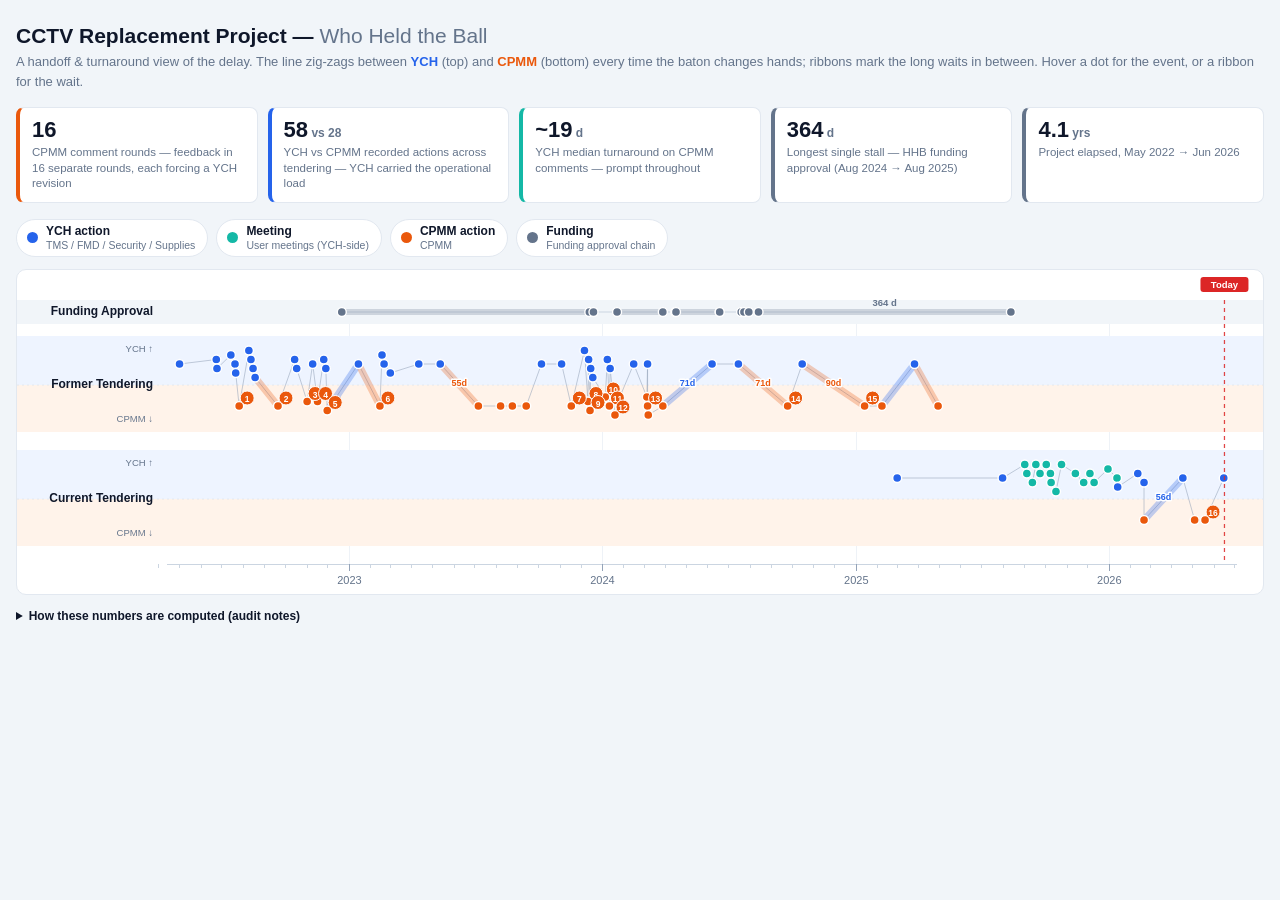
==== v2/index.html @ 8c4a07a2 "V2 added." ====
<!DOCTYPE html>
<html lang="en">
<head>
  <meta charset="UTF-8">
  <meta name="viewport" content="width=device-width, initial-scale=1">
  <title>CCTV Project — Who Held the Ball (v2)</title>
  <link rel="stylesheet" href="styles.css">
</head>
<body>
  <div class="wrap">
    <header class="page">
      <h1>CCTV Replacement Project — <span class="muted">Who Held the Ball</span></h1>
      <p class="lead">
        A handoff &amp; turnaround view of the delay. The line zig-zags between
        <b style="color:var(--ych)">YCH</b> (top) and <b style="color:var(--cpmm)">CPMM</b> (bottom)
        every time the baton changes hands; ribbons mark the long waits in between.
        Hover a dot for the event, or a ribbon for the wait.
      </p>
    </header>

    <div id="headline" class="headline"></div>

    <div id="legend" aria-label="Legend"></div>

    <div id="chart-host">
      <div id="tooltip" role="tooltip" aria-hidden="true"></div>
    </div>

    <details class="footnote">
      <summary>How these numbers are computed (audit notes)</summary>
      <div class="footnote-body"></div>
    </details>
  </div>

  <script src="app.js" defer></script>
</body>
</html>
---- v2/styles.css ----
/* ===== Palette ===== */
:root {
  --bg: #ffffff;
  --ink: #0f172a;
  --muted: #64748b;
  --grid: #eef2f7;
  --card-border: #e2e8f0;
  --page-bg: #f1f5f9;

  --ych:  #2563eb; /* YCH-group action */
  --meet: #14b8a6; /* Meeting (YCH-side) */
  --cpmm: #ea580c; /* CPMM action */
  --fund: #64748b; /* Funding milestone */
  --today: #dc2626;

  --ych-band:  #eef4ff;
  --cpmm-band: #fff3ea;
  --fund-band: #f1f5f9;
}

* { box-sizing: border-box; }
html, body { margin: 0; }

body {
  font-family: -apple-system, BlinkMacSystemFont, "Segoe UI", Roboto, Helvetica, Arial, sans-serif;
  color: var(--ink);
  background: var(--page-bg);
  padding: 24px 16px 64px;
  -webkit-font-smoothing: antialiased;
}
.wrap { max-width: 1280px; margin: 0 auto; }

header.page h1 { font-size: 21px; margin: 0 0 4px; }
header.page h1 .muted { color: var(--muted); font-weight: 500; }
header.page .lead { margin: 0 0 16px; color: var(--muted); font-size: 13px; line-height: 1.5; }
header.page .lead b { font-weight: 700; }

/* ===== Headline stat bar ===== */
.headline { display: grid; grid-template-columns: repeat(auto-fit, minmax(190px, 1fr)); gap: 10px; margin-bottom: 16px; }
.stat {
  background: #fff; border: 1px solid var(--card-border); border-left: 4px solid var(--cpmm);
  border-radius: 8px; padding: 10px 12px;
}
.stat.ych  { border-left-color: var(--ych); }
.stat.meet { border-left-color: var(--meet); }
.stat.fund { border-left-color: var(--fund); }
.stat.neutral { border-left-color: var(--muted); }
.stat .num { font-size: 22px; font-weight: 800; line-height: 1.1; }
.stat .num small { font-size: 12px; font-weight: 600; color: var(--muted); }
.stat .lbl { display: block; margin-top: 3px; font-size: 11.5px; color: var(--muted); line-height: 1.35; }

/* ===== Legend ===== */
#legend { display: flex; flex-wrap: wrap; gap: 8px; margin-bottom: 12px; }
.legend-item {
  display: inline-flex; align-items: center; gap: 8px;
  border: 1px solid var(--card-border); background: #fff;
  border-radius: 999px; padding: 5px 12px 5px 10px;
  cursor: pointer; font: inherit; font-size: 12px; color: var(--ink);
  transition: background .15s, box-shadow .15s;
}
.legend-item:hover { background: #f8fafc; }
.legend-item .swatch { width: 11px; height: 11px; border-radius: 50%; flex: none; }
.legend-text { display: flex; flex-direction: column; line-height: 1.15; text-align: left; }
.legend-label { font-weight: 600; }
.legend-desc { font-size: 10.5px; color: var(--muted); }
.legend-item.dim { opacity: .4; }
.legend-item.active { box-shadow: 0 0 0 2px rgba(37, 99, 235, .25); }

/* ===== Chart ===== */
#chart-host { position: relative; background: var(--bg); border: 1px solid var(--card-border); border-radius: 10px; overflow: visible; }
#chart-host svg.chart { display: block; }

.lane-label { font-size: 12px; font-weight: 700; fill: var(--ink); }
.lane-sub { font-size: 9.5px; fill: var(--muted); }

/* funding strip */
.fund-connector { stroke: #cbd5e1; stroke-width: 1; fill: none; }
.fund-stall { stroke: var(--fund); stroke-width: 6; opacity: .25; stroke-linecap: round; }
.fund-stall-label { font-size: 9.5px; fill: var(--fund); font-weight: 700; }

/* tender rows */
.band-line { stroke: #e2e8f0; stroke-width: 1; stroke-dasharray: 2 3; }
.path { fill: none; stroke: #94a3b8; stroke-width: 1; opacity: .55; }
.stall { stroke-linecap: round; }
.stall line.vis { stroke-width: 7; opacity: .28; }
.stall line.hit { stroke: transparent; stroke-width: 16; }
.stall.ych  line.vis { stroke: var(--ych); }
.stall.cpmm line.vis { stroke: var(--cpmm); }
.stall-label { font-size: 9px; font-weight: 700; paint-order: stroke; stroke: #fff; stroke-width: 3px; stroke-linejoin: round; }
.stall.ych  .stall-label { fill: var(--ych); }
.stall.cpmm .stall-label { fill: var(--cpmm); }

/* nodes */
.dot { cursor: pointer; }
.dot .dot-vis { stroke: #fff; stroke-width: 1.4; }
.dot .cat-YCH  { fill: var(--ych); }
.dot .cat-MEET { fill: var(--meet); }
.dot .cat-CPMM { fill: var(--cpmm); }
.dot .cat-FUND { fill: var(--fund); }
.dot .dot-hit { fill: transparent; stroke: none; }
.dot.hl .dot-vis { stroke-width: 2.6; filter: drop-shadow(0 1px 3px rgba(2,6,23,.4)); }
.dot.dimmed { opacity: .12; }
.dot.dimmed.hl { opacity: 1; }

/* CPMM comment-round badge */
.badge { pointer-events: none; }
.badge circle { fill: var(--cpmm); stroke: #fff; stroke-width: 1; }
.badge text { fill: #fff; font-size: 8.5px; font-weight: 800; text-anchor: middle; dominant-baseline: central; }

/* axis & today */
.year-line { stroke: var(--grid); stroke-width: 1; shape-rendering: crispEdges; }
.axis-line { stroke: #cbd5e1; stroke-width: 1; shape-rendering: crispEdges; }
.axis-tick { stroke: #cbd5e1; shape-rendering: crispEdges; }
.axis-tick.major { stroke: #94a3b8; }
.axis-year-label { font-size: 11px; fill: var(--muted); }
.today-line { stroke: var(--today); stroke-width: 1.25; stroke-dasharray: 4 4; opacity: .85; }
.today-badge-bg { fill: var(--today); }
.today-badge-text { fill: #fff; font-size: 9.5px; font-weight: 700; }

/* tooltip */
#tooltip {
  position: absolute; z-index: 20; pointer-events: none;
  min-width: 190px; max-width: 320px;
  background: #0f172a; color: #f8fafc;
  border-radius: 8px; padding: 10px 12px;
  font-size: 12.5px; line-height: 1.4;
  box-shadow: 0 8px 24px rgba(2, 6, 23, .28);
  opacity: 0; transform: translateY(2px);
  transition: opacity .12s ease, transform .12s ease;
}
#tooltip.visible { opacity: 1; transform: none; }
#tooltip.pinned { pointer-events: auto; outline: 2px solid var(--today); outline-offset: -1px; }
#tooltip .tt-head { display: flex; align-items: center; justify-content: space-between; gap: 10px; }
#tooltip .tt-date { font-weight: 700; font-size: 13px; }
#tooltip .tt-close { background: transparent; border: 0; color: #cbd5e1; cursor: pointer; font-size: 14px; line-height: 1; padding: 0 2px; border-radius: 4px; }
#tooltip .tt-close:hover { color: #fff; }
#tooltip .tt-cat { display: inline-flex; align-items: center; gap: 6px; margin: 7px 0 6px; color: #cbd5e1; font-size: 11px; font-weight: 600; }
#tooltip .tt-cat .tt-dot { width: 8px; height: 8px; border-radius: 50%; background: var(--c, #fff); flex: none; }
#tooltip .tt-text { color: #e2e8f0; }
#tooltip .tt-dates { margin-top: 7px; padding-top: 7px; border-top: 1px solid rgba(255,255,255,.12); color: #94a3b8; font-size: 11px; }
#tooltip .tt-gap { font-size: 16px; font-weight: 800; }
#tooltip .tt-flow { margin-top: 6px; display: grid; grid-template-columns: 1fr; gap: 5px; }
#tooltip .tt-flow .row { display: flex; gap: 6px; align-items: baseline; font-size: 11px; color: #cbd5e1; }
#tooltip .tt-flow .row .who { font-weight: 700; min-width: 46px; }

/* footnote */
.footnote { margin-top: 14px; font-size: 12px; color: var(--muted); }
.footnote summary { cursor: pointer; font-weight: 600; color: var(--ink); }
.footnote-body { margin-top: 8px; line-height: 1.6; }
.footnote-body p { margin: 0 0 6px; }
.footnote-body code { background: #e2e8f0; padding: 1px 5px; border-radius: 3px; font-size: 11px; color: var(--ink); }

.error { padding: 24px; color: #b91c1c; font-size: 13px; line-height: 1.6; }
.error code { background: #fee2e2; padding: 1px 5px; border-radius: 3px; font-size: 12px; }

@media (max-width: 700px) {
  body { padding: 14px 8px 48px; }
  header.page h1 { font-size: 18px; }
  #tooltip { max-width: 250px; }
}
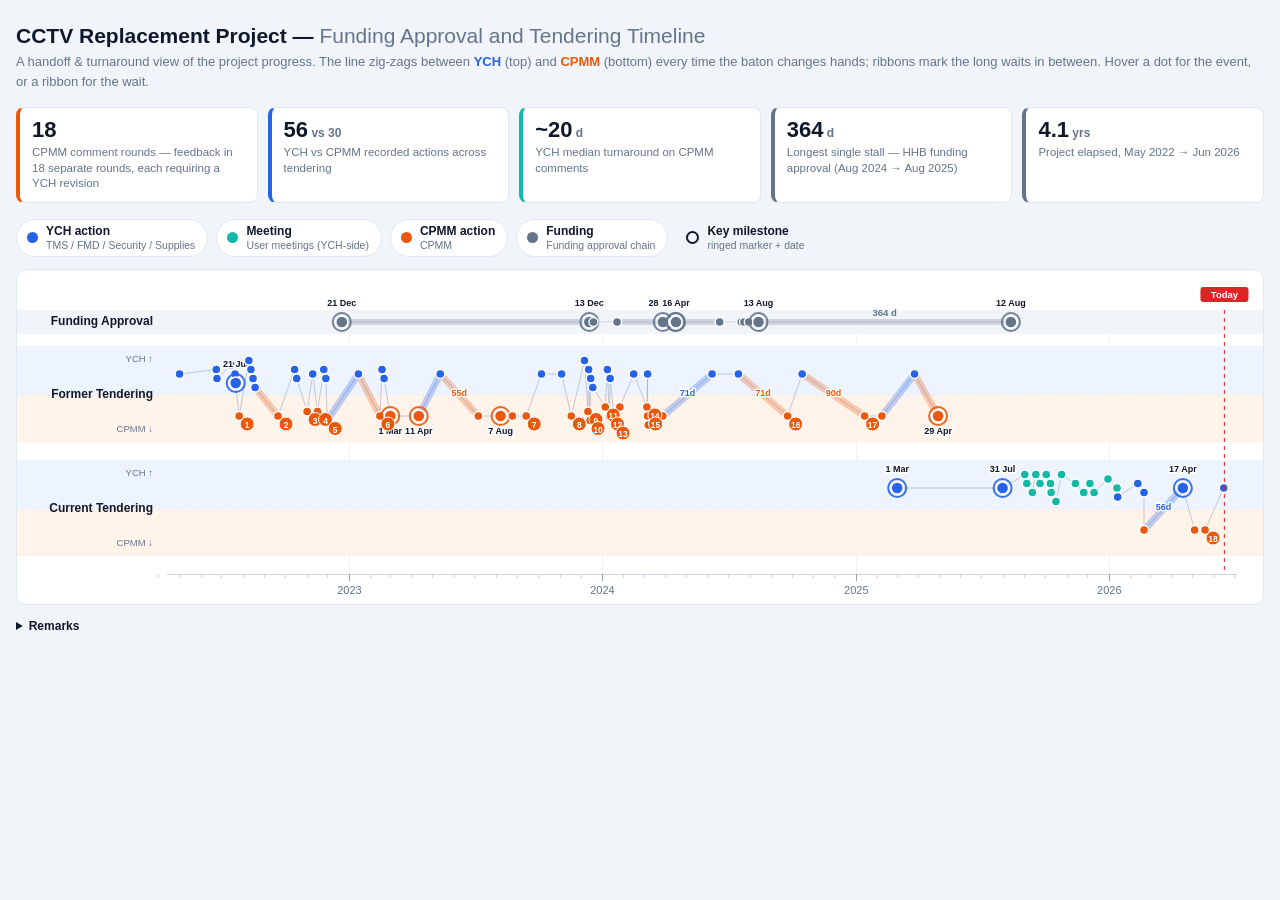
==== commit 5fe5ded0: "V2 updates" ====
--- a/v2/index.html
+++ b/v2/index.html
@@ -9,9 +9,9 @@
 <body>
   <div class="wrap">
     <header class="page">
-      <h1>CCTV Replacement Project — <span class="muted">Who Held the Ball</span></h1>
+      <h1>CCTV Replacement Project — <span class="muted">Funding Approval and Tendering Timeline</span></h1>
       <p class="lead">
-        A handoff &amp; turnaround view of the delay. The line zig-zags between
+        A handoff &amp; turnaround view of the project progress. The line zig-zags between
         <b style="color:var(--ych)">YCH</b> (top) and <b style="color:var(--cpmm)">CPMM</b> (bottom)
         every time the baton changes hands; ribbons mark the long waits in between.
         Hover a dot for the event, or a ribbon for the wait.
@@ -27,7 +27,7 @@
     </div>
 
     <details class="footnote">
-      <summary>How these numbers are computed (audit notes)</summary>
+      <summary>Remarks</summary>
       <div class="footnote-body"></div>
     </details>
   </div>
--- a/v2/styles.css
+++ b/v2/styles.css
@@ -107,6 +107,24 @@
 .badge circle { fill: var(--cpmm); stroke: #fff; stroke-width: 1; }
 .badge text { fill: #fff; font-size: 8.5px; font-weight: 800; text-anchor: middle; dominant-baseline: central; }
 
+/* Key milestone: ringed marker + date label */
+.key-label {
+  font-size: 9px; font-weight: 700; fill: #0f172a;
+  paint-order: stroke; stroke: #fff; stroke-width: 3px; stroke-linejoin: round;
+  pointer-events: none;
+}
+
+/* Legend note (non-interactive) for key milestones */
+.legend-note {
+  display: inline-flex; align-items: center; gap: 8px;
+  padding: 5px 12px 5px 10px; font-size: 12px; color: var(--ink);
+}
+.legend-note .ring-swatch {
+  width: 13px; height: 13px; border-radius: 50%;
+  border: 2px solid #0f172a; background: transparent; flex: none; box-sizing: border-box;
+}
+.legend-note .legend-text { display: flex; flex-direction: column; line-height: 1.15; }
+
 /* axis & today */
 .year-line { stroke: var(--grid); stroke-width: 1; shape-rendering: crispEdges; }
 .axis-line { stroke: #cbd5e1; stroke-width: 1; shape-rendering: crispEdges; }
